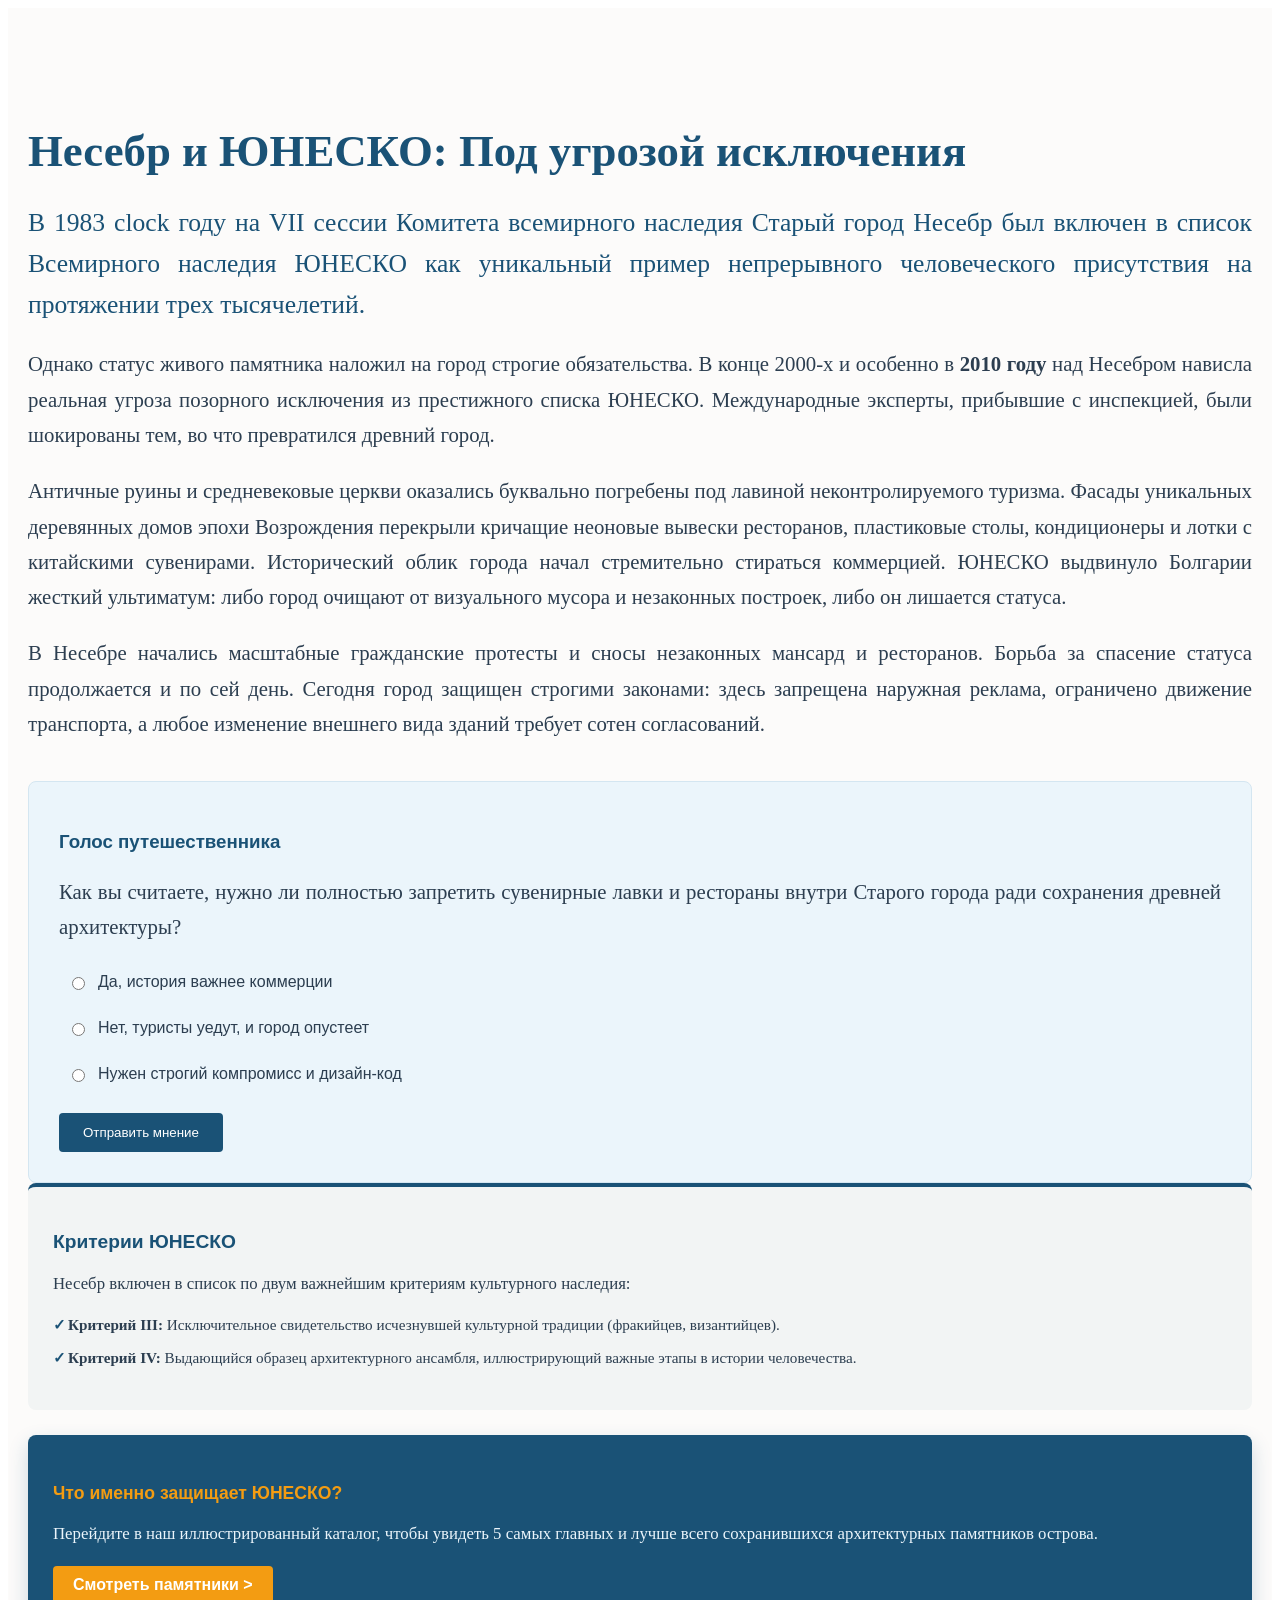
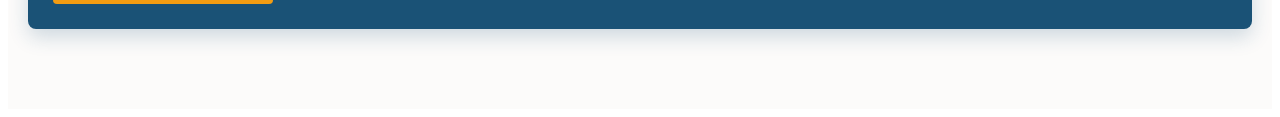
==== unesco.html @ 406ebc00 "Add files via upload" ====
<!DOCTYPE html>
<html lang="en">
<head>
    <meta charset="UTF-8">
    <meta name="viewport" content="width=device-width, initial-scale=1.0">
    <link rel="stylesheet" href="./Heritage.css">
    <title>ЮНЕСКО</title>
</head>
<body>
    <main>
            <section class="Esection unesco">
  <div class="Ucontainer">
    <div class="maintext">
      <h2>Несебр и ЮНЕСКО: Под угрозой исключения</h2>
      <p class="leader">
        В 1983 clock году на VII сессии Комитета всемирного наследия Старый город Несебр был включен в список Всемирного наследия ЮНЕСКО как уникальный пример непрерывного человеческого присутствия на протяжении трех тысячелетий.
      </p>
      <p>
        Однако статус живого памятника наложил на город строгие обязательства. В конце 2000-х и особенно в <strong>2010 году</strong> над Несебром нависла реальная угроза позорного исключения из престижного списка ЮНЕСКО. Международные эксперты, прибывшие с инспекцией, были шокированы тем, во что превратился древний город. 
      </p>
      <p>
        Античные руины и средневековые церкви оказались буквально погребены под лавиной неконтролируемого туризма. Фасады уникальных деревянных домов эпохи Возрождения перекрыли кричащие неоновые вывески ресторанов, пластиковые столы, кондиционеры и лотки с китайскими сувенирами. Исторический облик города начал стремительно стираться коммерцией. ЮНЕСКО выдвинуло Болгарии жесткий ультиматум: либо город очищают от визуального мусора и незаконных построек, либо он лишается статуса.
      </p>
      <p>
        В Несебре начались масштабные гражданские протесты и сносы незаконных мансард и ресторанов. Борьба за спасение статуса продолжается и по сей день. Сегодня город защищен строгими законами: здесь запрещена наружная реклама, ограничено движение транспорта, а любое изменение внешнего вида зданий требует сотен согласований.
      </p>
      
      <div class="formwrapper">
        <h3>Голос путешественника</h3>
        <p>Как вы считаете, нужно ли полностью запретить сувенирные лавки и рестораны внутри Старого города ради сохранения древней архитектуры?</p>
        
        <form class="unescoform" action="#" method="POST" onsubmit="event.preventDefault(); alert('Спасибо за ваш голос!');">
          <label class="radio">
            <input type="radio" name="answer" value="yes" required> Да, история важнее коммерции
          </label>
          <label class="radio">
            <input type="radio" name="answer" value="no"> Нет, туристы уедут, и город опустеет
          </label>
          <label class="radio">
            <input type="radio" name="answer" value="compromise"> Нужен строгий компромисс и дизайн-код
          </label>
          
          <button type="submit" class="start">Отправить мнение</button>
        </form>
      </div>
      
    </div>
    <aside class="side">
      <div class="fact">
        <h3>Критерии ЮНЕСКО</h3>
        <p>Несебр включен в список по двум важнейшим критериям культурного наследия:</p>
        <ul>
          <li><span class = "fat">Критерий III:</span> Исключительное свидетельство исчезнувшей культурной традиции (фракийцев, византийцев).</li>
          <li><span class = "fat">Критерий IV:</span> Выдающийся образец архитектурного ансамбля, иллюстрирующий важные этапы в истории человечества.</li>
        </ul>
      </div>
      <div class="nextpage">
        <h4>Что именно защищает ЮНЕСКО?</h4>
        <p>Перейдите в наш иллюстрированный каталог, чтобы увидеть 5 самых главных и лучше всего сохранившихся архитектурных памятников острова.</p>
        <a href="./churches.html" class="GOTO">Смотреть памятники ></a>
      </div>
    </aside>
  </div>
</section>
    </main>
</body>
</html>
---- Heritage.css ----
.unesco {
  background-color: #fcfbfa; 
  color: #2c3e50;            
  padding: 80px 20px;
}

.unesco h2 {
  font-family: 'PT Serif', serif;
  color: #1a5276; 
  font-size: 2.8rem;
  font-weight: 700;
  margin-bottom: 25px;
}

.unesco .leader {
  font-size: 1.6rem;
  line-height: 1.6;
  color: #1a5276;
  margin-bottom: 20px;
}

.unesco p {
  font-size: 1.05rem;
  line-height: 1.7;
  margin-bottom: 15px;
  text-align: justify;
}


.fact {
  background-color: #f2f4f4;
  padding: 25px;
  border-radius: 8px;
  border-top: 4px solid #1a5276;
  margin-bottom: 25px;
}

.fact h3 {
  font-family: 'Montserrat', sans-serif;
  font-size: 1.2rem;
  margin-bottom: 15px;
  color: #1a5276;
}

.fact ul {
  list-style-type: none;
  padding: 0;
}

.fact li {
  margin-bottom: 12px;
  font-size: 0.95rem;
  line-height: 1.4;
  position: relative;
  padding-left: 15px;
}

.fact li::before {
  content: "✓";
  color: #1a5276;
  font-weight: bold;
  position: absolute;
  left: 0;
}


.formwrapper {
  background-color: #ebf5fb;
  padding: 30px;
  border-radius: 8px;
  margin-top: 40px;
  border: 1px solid #d4e6f1;
}

.formwrapper h3 {
  font-family: 'Montserrat', sans-serif;
  color: #1a5276;
  margin-bottom: 10px;
}
.fat {
  font-weight: bold;
}
.unescoform {
  display: flex;
  flex-direction: column;
  gap: 12px;
  margin-top: 20px;
}

.radio {
  font-family: 'Montserrat', sans-serif;
  font-size: 1rem;
  cursor: pointer;
  display: flex;
  align-items: center;
  gap: 10px;
  padding: 8px;
  border-radius: 4px;
  transition: background 0.2s ease;
}

.radio:hover {
  background-color: #d4e6f1; 
}

.start {
  align-self: flex-start;
  background-color: #1a5276;
  color: #fff;
  border: none;
  padding: 12px 24px;
  font-family: 'Montserrat', sans-serif;
  font-weight: 500;
  border-radius: 4px;
  cursor: pointer;
  margin-top: 10px;
  transition: all 0.2s ease;
}

.start:hover {
  background-color: #113f5c;
  transform: translateY(-2px); 
}

.start:active {
  transform: translateY(0); 
}


.nextpage {
  background-color: #1a5276;
  color: #fff;
  padding: 25px;
  border-radius: 8px;
  box-shadow: 0 8px 20px rgba(26, 82, 118, 0.2);
}

.nextpage h4 {
  font-family: 'Montserrat', sans-serif;
  font-size: 1.1rem;
  margin-bottom: 10px;
  color: #f39c12; 
}

.nextpage p {
  font-size: 1,1rem;
  line-height: 1.5;
  margin-bottom: 20px;
  color: #ebf5fb;
}

.GOTO {
  display: inline-block;
  background-color: #f39c12;
  color: #fff;
  text-decoration: none;
  padding: 10px 20px;
  font-family: 'Montserrat', sans-serif;
  font-weight: 600;
  border-radius: 4px;
  transition: background 0.2s ease;
}

.GOTO:hover {
  background-color: #e67e22;
}
.maintext p {
    font-size: 1.3rem;
}

@media (max-width: 1024px) {
  .unesco .Ucontainer {
    flex-direction: column;
    gap: 40px;
  }
  .unesco .maintext,
  .unesco .side {
    width: 100%;
  }
}
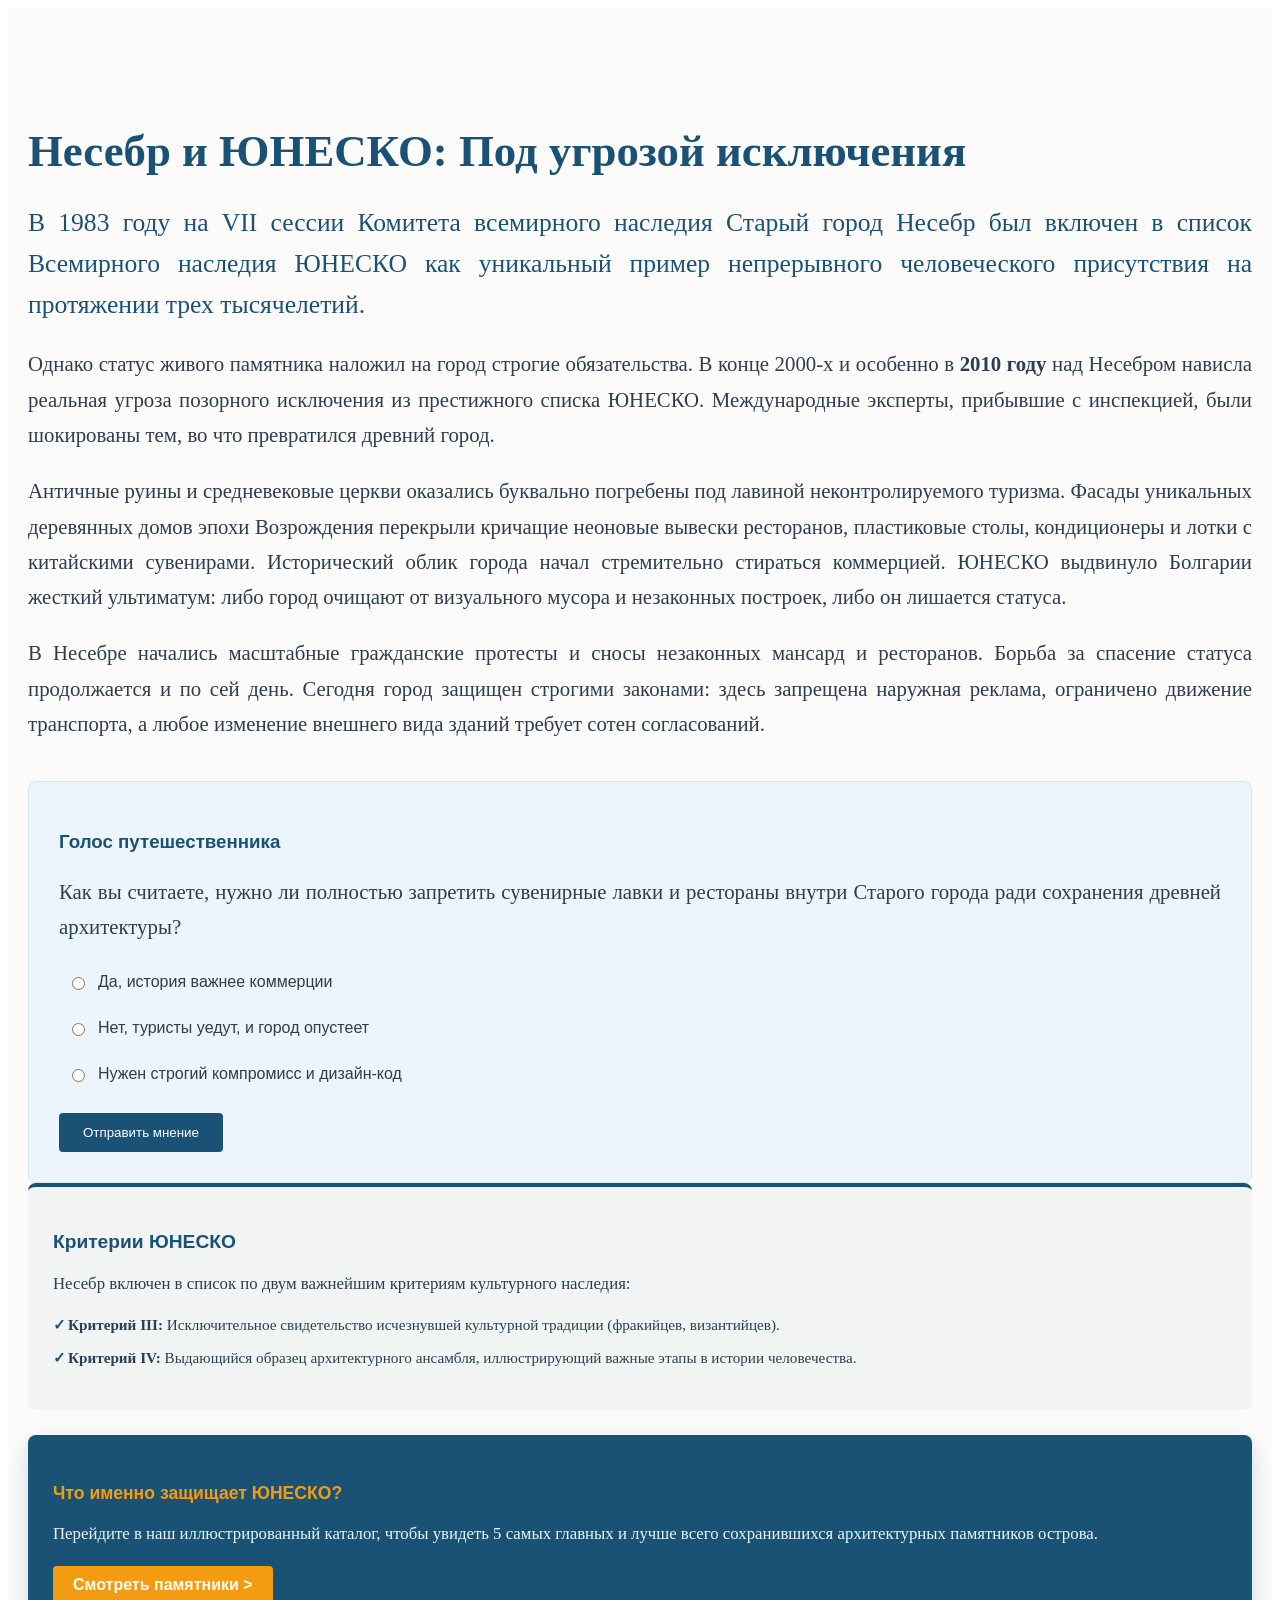
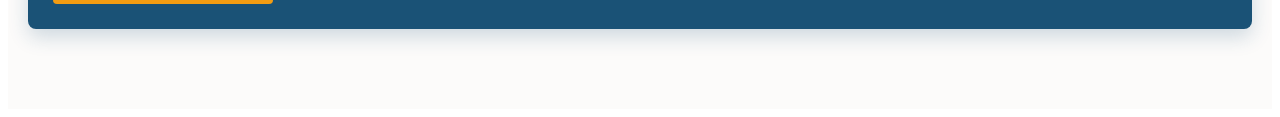
==== commit 713484dd: "Update unesco.html" ====
--- a/unesco.html
+++ b/unesco.html
@@ -13,7 +13,7 @@
     <div class="maintext">
       <h2>Несебр и ЮНЕСКО: Под угрозой исключения</h2>
       <p class="leader">
-        В 1983 clock году на VII сессии Комитета всемирного наследия Старый город Несебр был включен в список Всемирного наследия ЮНЕСКО как уникальный пример непрерывного человеческого присутствия на протяжении трех тысячелетий.
+        В 1983 году на VII сессии Комитета всемирного наследия Старый город Несебр был включен в список Всемирного наследия ЮНЕСКО как уникальный пример непрерывного человеческого присутствия на протяжении трех тысячелетий.
       </p>
       <p>
         Однако статус живого памятника наложил на город строгие обязательства. В конце 2000-х и особенно в <strong>2010 году</strong> над Несебром нависла реальная угроза позорного исключения из престижного списка ЮНЕСКО. Международные эксперты, прибывшие с инспекцией, были шокированы тем, во что превратился древний город. 
@@ -64,4 +64,4 @@
 </section>
     </main>
 </body>
-</html>+</html>
